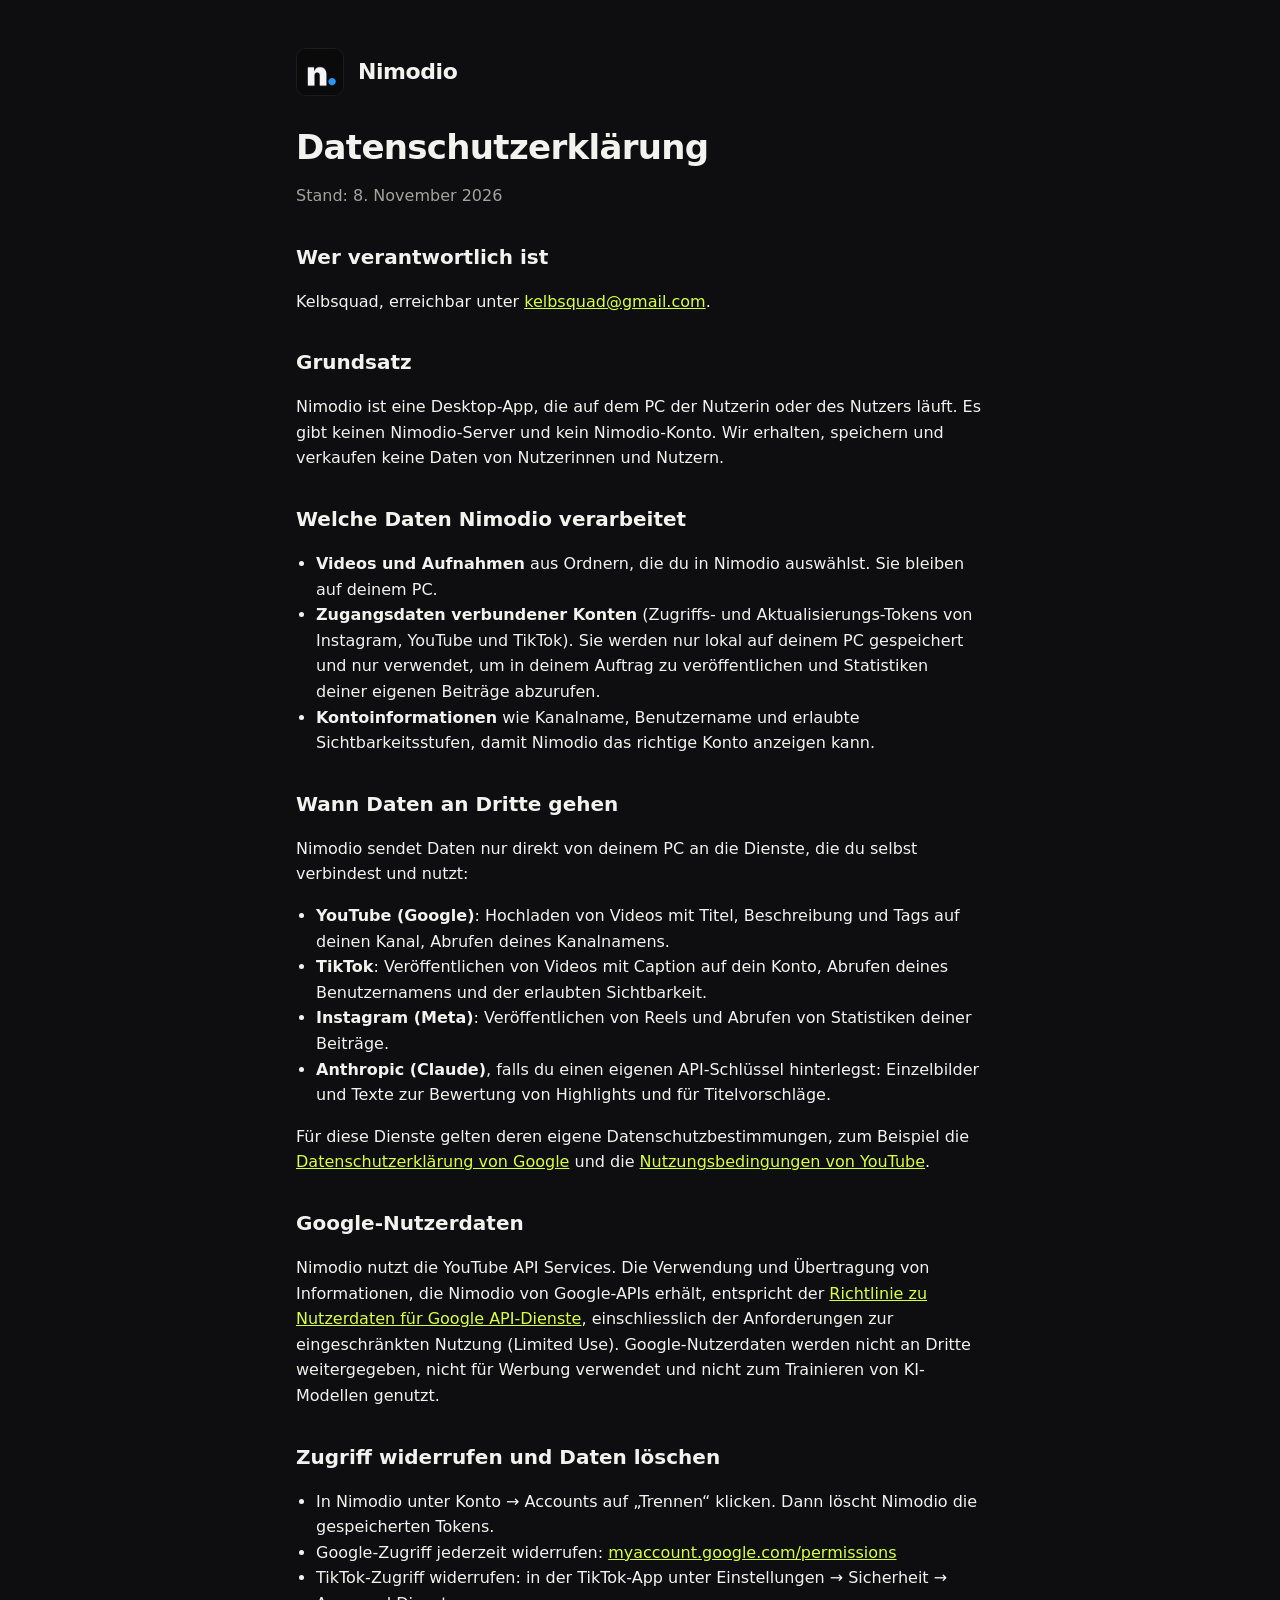
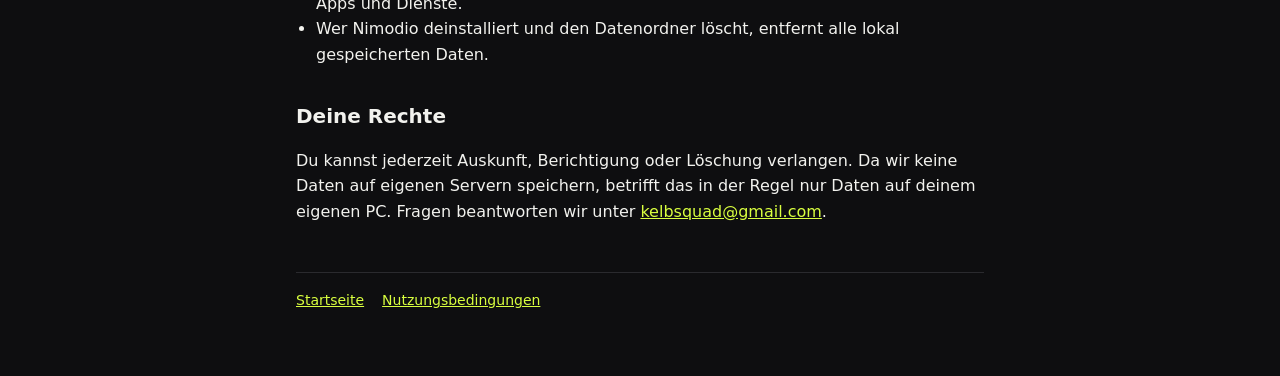
==== datenschutz.html @ 69309ca4 "Webseite von Nimodio: Startseite, Datenschutz, Nutzungsbedingungen" ====
<!doctype html>
<html lang="de">
<head>
<meta charset="utf-8">
<meta name="viewport" content="width=device-width, initial-scale=1">
<title>Datenschutz · Nimodio</title>
<link rel="icon" href="logo.png">
<link rel="stylesheet" href="style.css">
</head>
<body>
<main>
  <header><img src="logo.png" alt=""><a href="./">Nimodio</a></header>
  <h1>Datenschutzerklärung</h1>
  <p class="mut">Stand: 8. November 2026</p>

  <h2>Wer verantwortlich ist</h2>
  <p>Kelbsquad, erreichbar unter <a href="mailto:kelbsquad@gmail.com">kelbsquad@gmail.com</a>.</p>

  <h2>Grundsatz</h2>
  <p>Nimodio ist eine Desktop-App, die auf dem PC der Nutzerin oder des Nutzers läuft. Es gibt keinen Nimodio-Server und kein Nimodio-Konto. Wir erhalten, speichern und verkaufen keine Daten von Nutzerinnen und Nutzern.</p>

  <h2>Welche Daten Nimodio verarbeitet</h2>
  <ul>
    <li><b>Videos und Aufnahmen</b> aus Ordnern, die du in Nimodio auswählst. Sie bleiben auf deinem PC.</li>
    <li><b>Zugangsdaten verbundener Konten</b> (Zugriffs- und Aktualisierungs-Tokens von Instagram, YouTube und TikTok). Sie werden nur lokal auf deinem PC gespeichert und nur verwendet, um in deinem Auftrag zu veröffentlichen und Statistiken deiner eigenen Beiträge abzurufen.</li>
    <li><b>Kontoinformationen</b> wie Kanalname, Benutzername und erlaubte Sichtbarkeitsstufen, damit Nimodio das richtige Konto anzeigen kann.</li>
  </ul>

  <h2>Wann Daten an Dritte gehen</h2>
  <p>Nimodio sendet Daten nur direkt von deinem PC an die Dienste, die du selbst verbindest und nutzt:</p>
  <ul>
    <li><b>YouTube (Google)</b>: Hochladen von Videos mit Titel, Beschreibung und Tags auf deinen Kanal, Abrufen deines Kanalnamens.</li>
    <li><b>TikTok</b>: Veröffentlichen von Videos mit Caption auf dein Konto, Abrufen deines Benutzernamens und der erlaubten Sichtbarkeit.</li>
    <li><b>Instagram (Meta)</b>: Veröffentlichen von Reels und Abrufen von Statistiken deiner Beiträge.</li>
    <li><b>Anthropic (Claude)</b>, falls du einen eigenen API-Schlüssel hinterlegst: Einzelbilder und Texte zur Bewertung von Highlights und für Titelvorschläge.</li>
  </ul>
  <p>Für diese Dienste gelten deren eigene Datenschutzbestimmungen, zum Beispiel die <a href="https://policies.google.com/privacy">Datenschutzerklärung von Google</a> und die <a href="https://www.youtube.com/t/terms">Nutzungsbedingungen von YouTube</a>.</p>

  <h2>Google-Nutzerdaten</h2>
  <p>Nimodio nutzt die YouTube API Services. Die Verwendung und Übertragung von Informationen, die Nimodio von Google-APIs erhält, entspricht der <a href="https://developers.google.com/terms/api-services-user-data-policy">Richtlinie zu Nutzerdaten für Google API-Dienste</a>, einschliesslich der Anforderungen zur eingeschränkten Nutzung (Limited Use). Google-Nutzerdaten werden nicht an Dritte weitergegeben, nicht für Werbung verwendet und nicht zum Trainieren von KI-Modellen genutzt.</p>

  <h2>Zugriff widerrufen und Daten löschen</h2>
  <ul>
    <li>In Nimodio unter Konto → Accounts auf „Trennen“ klicken. Dann löscht Nimodio die gespeicherten Tokens.</li>
    <li>Google-Zugriff jederzeit widerrufen: <a href="https://myaccount.google.com/permissions">myaccount.google.com/permissions</a></li>
    <li>TikTok-Zugriff widerrufen: in der TikTok-App unter Einstellungen → Sicherheit → Apps und Dienste.</li>
    <li>Wer Nimodio deinstalliert und den Datenordner löscht, entfernt alle lokal gespeicherten Daten.</li>
  </ul>

  <h2>Deine Rechte</h2>
  <p>Du kannst jederzeit Auskunft, Berichtigung oder Löschung verlangen. Da wir keine Daten auf eigenen Servern speichern, betrifft das in der Regel nur Daten auf deinem eigenen PC. Fragen beantworten wir unter <a href="mailto:kelbsquad@gmail.com">kelbsquad@gmail.com</a>.</p>

  <nav><a href="./">Startseite</a><a href="nutzungsbedingungen.html">Nutzungsbedingungen</a></nav>
</main>
</body>
</html>
---- style.css ----
:root { --bg: #0e0e10; --fg: #f2f2ee; --mut: #a3a39c; --acc: #d9ff3f; --line: #2a2a2e; }
* { box-sizing: border-box; }
body { margin: 0; background: var(--bg); color: var(--fg); font: 16px/1.6 system-ui, -apple-system, "Segoe UI", sans-serif; }
main { max-width: 720px; margin: 0 auto; padding: 48px 16px 64px; }
header { display: flex; align-items: center; gap: 14px; margin-bottom: 32px; }
header img { width: 48px; height: 48px; border-radius: 10px; }
header a { color: var(--fg); text-decoration: none; font-weight: 800; font-size: 22px; letter-spacing: -.02em; }
h1 { font-size: 34px; line-height: 1.15; letter-spacing: -.02em; margin: 0 0 12px; }
h2 { font-size: 20px; margin: 32px 0 8px; }
p, li { color: var(--fg); }
.mut { color: var(--mut); }
a { color: var(--acc); }
ul { padding-left: 20px; }
nav { margin-top: 48px; padding-top: 16px; border-top: 1px solid var(--line); display: flex; gap: 18px; flex-wrap: wrap; font-size: 14px; }
.lead { font-size: 19px; color: var(--mut); }
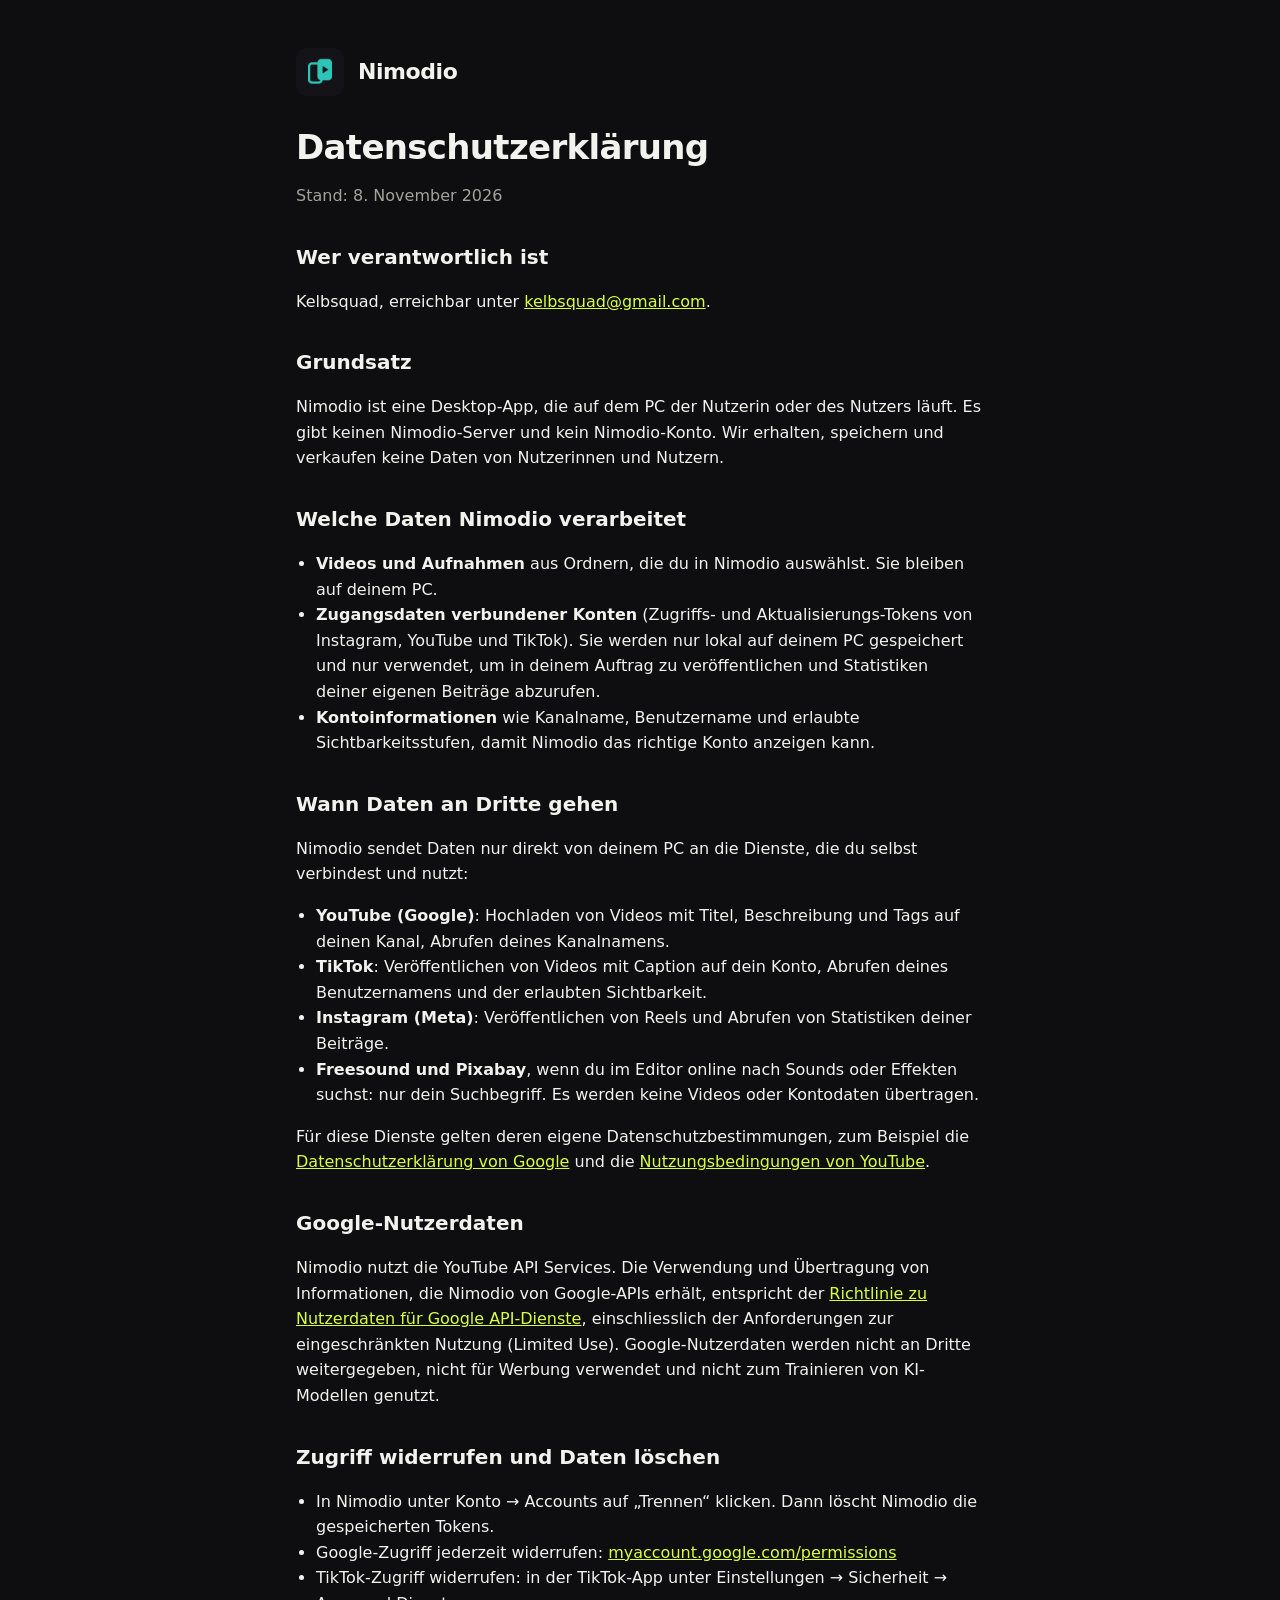
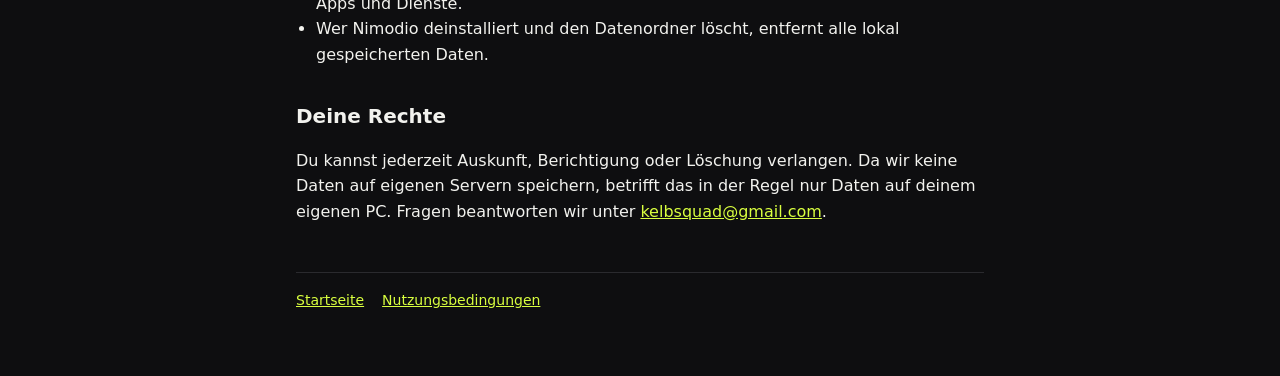
==== commit 1abaacd5: "Datenschutz: Freesound/Pixabay statt Claude" ====
--- a/datenschutz.html
+++ b/datenschutz.html
@@ -32,7 +32,7 @@
     <li><b>YouTube (Google)</b>: Hochladen von Videos mit Titel, Beschreibung und Tags auf deinen Kanal, Abrufen deines Kanalnamens.</li>
     <li><b>TikTok</b>: Veröffentlichen von Videos mit Caption auf dein Konto, Abrufen deines Benutzernamens und der erlaubten Sichtbarkeit.</li>
     <li><b>Instagram (Meta)</b>: Veröffentlichen von Reels und Abrufen von Statistiken deiner Beiträge.</li>
-    <li><b>Anthropic (Claude)</b>, falls du einen eigenen API-Schlüssel hinterlegst: Einzelbilder und Texte zur Bewertung von Highlights und für Titelvorschläge.</li>
+    <li><b>Freesound und Pixabay</b>, wenn du im Editor online nach Sounds oder Effekten suchst: nur dein Suchbegriff. Es werden keine Videos oder Kontodaten übertragen.</li>
   </ul>
   <p>Für diese Dienste gelten deren eigene Datenschutzbestimmungen, zum Beispiel die <a href="https://policies.google.com/privacy">Datenschutzerklärung von Google</a> und die <a href="https://www.youtube.com/t/terms">Nutzungsbedingungen von YouTube</a>.</p>
 
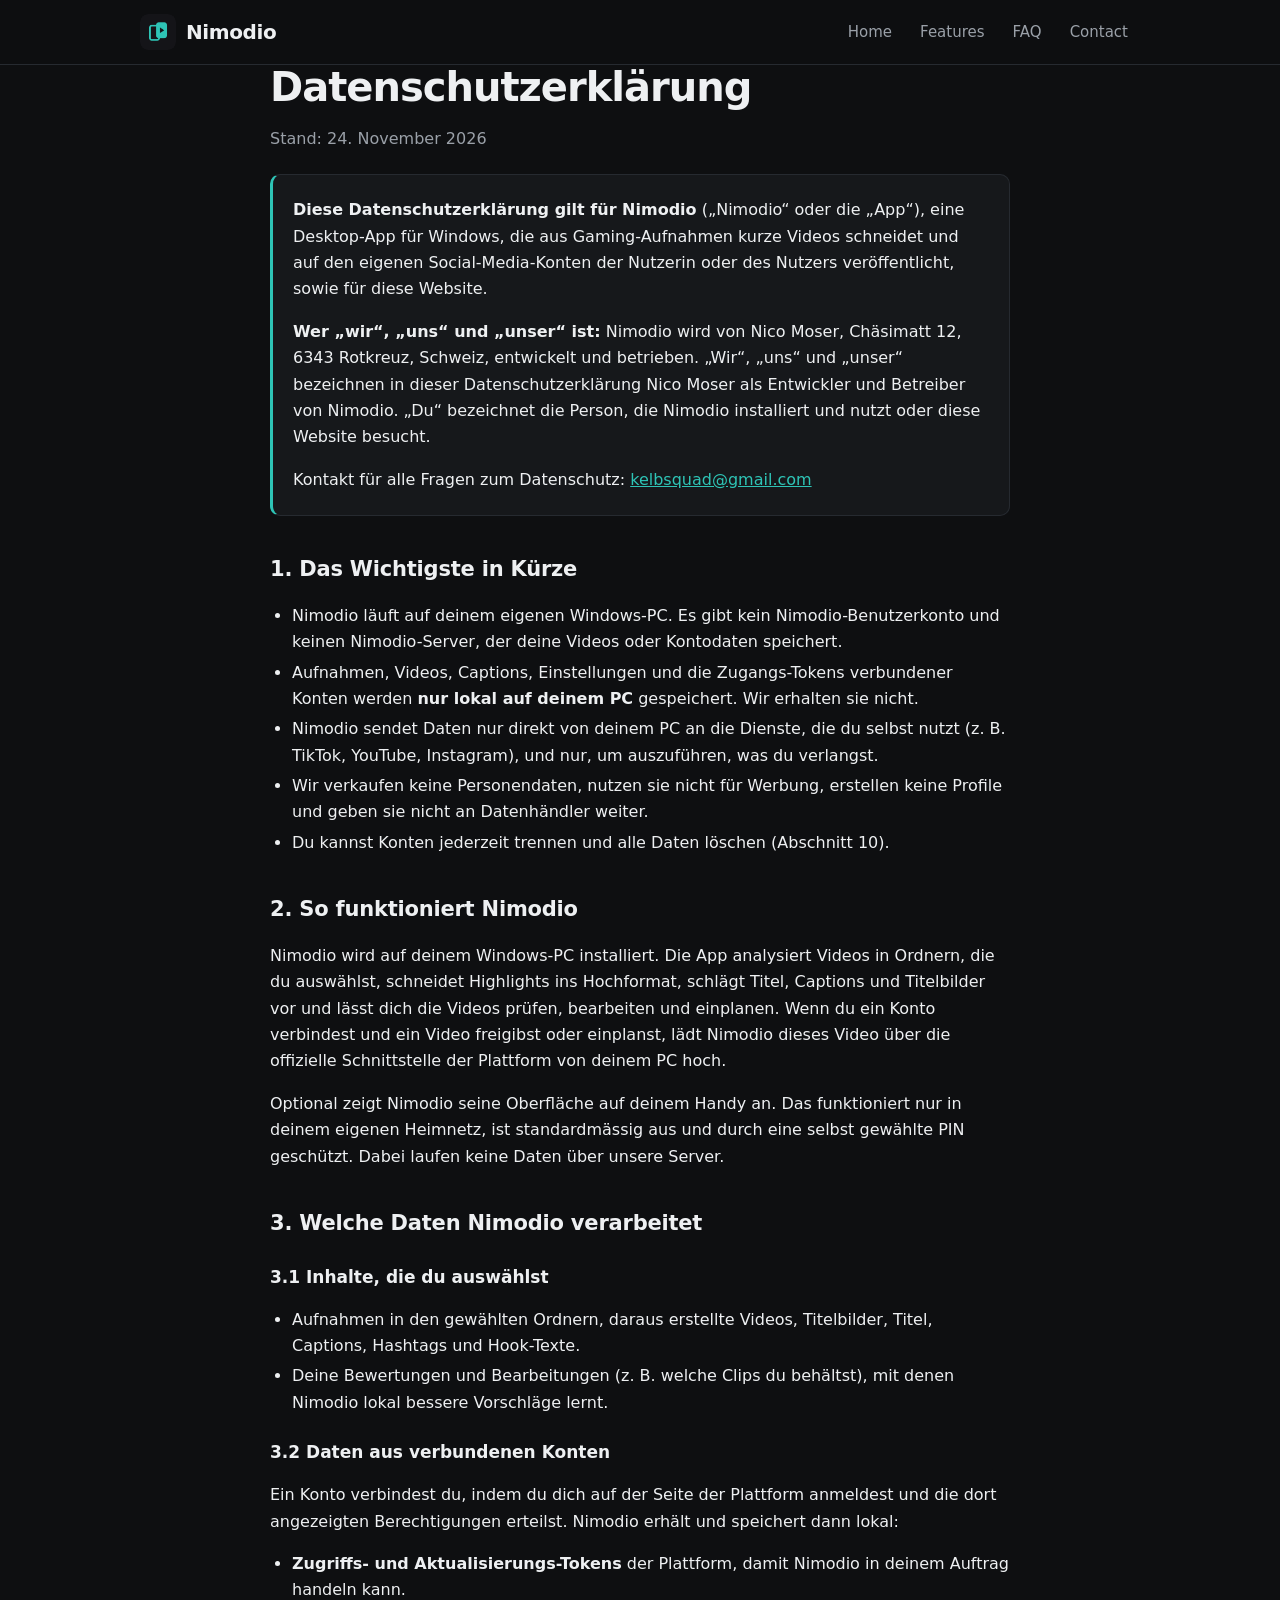
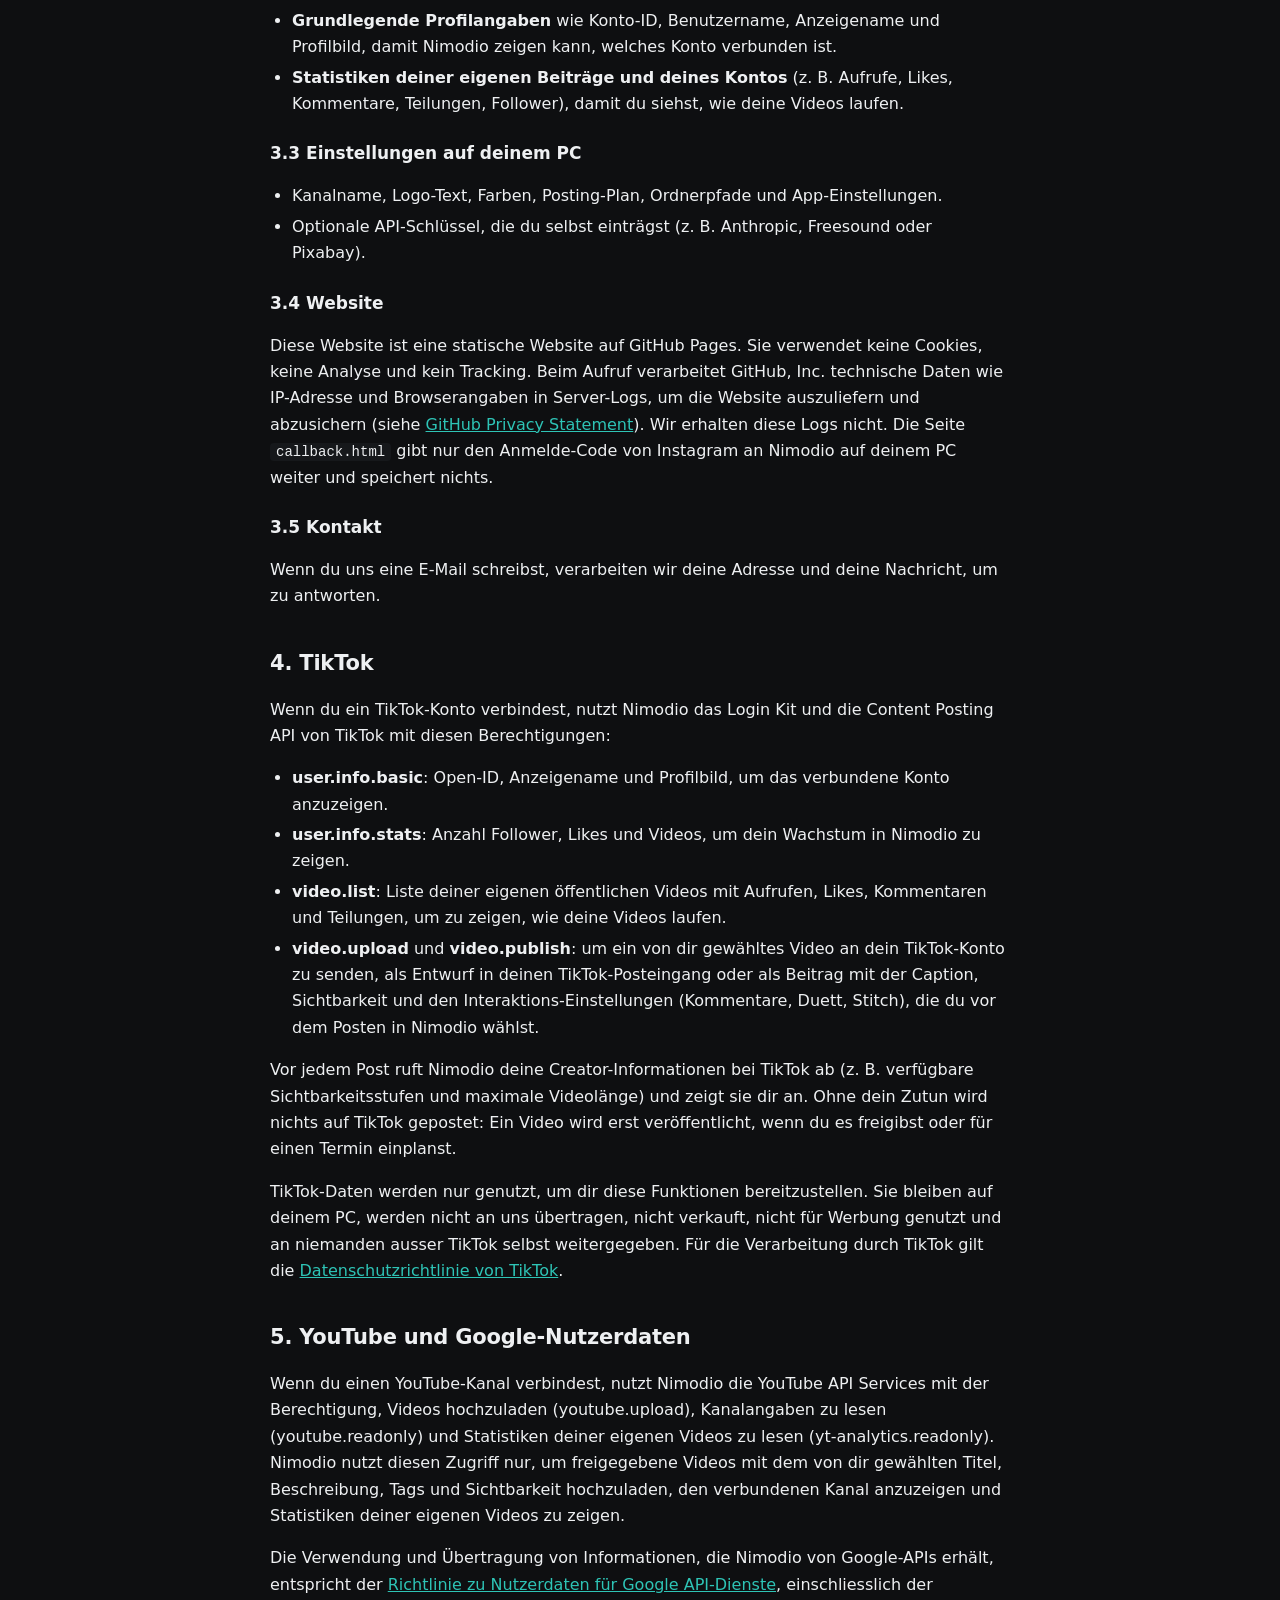
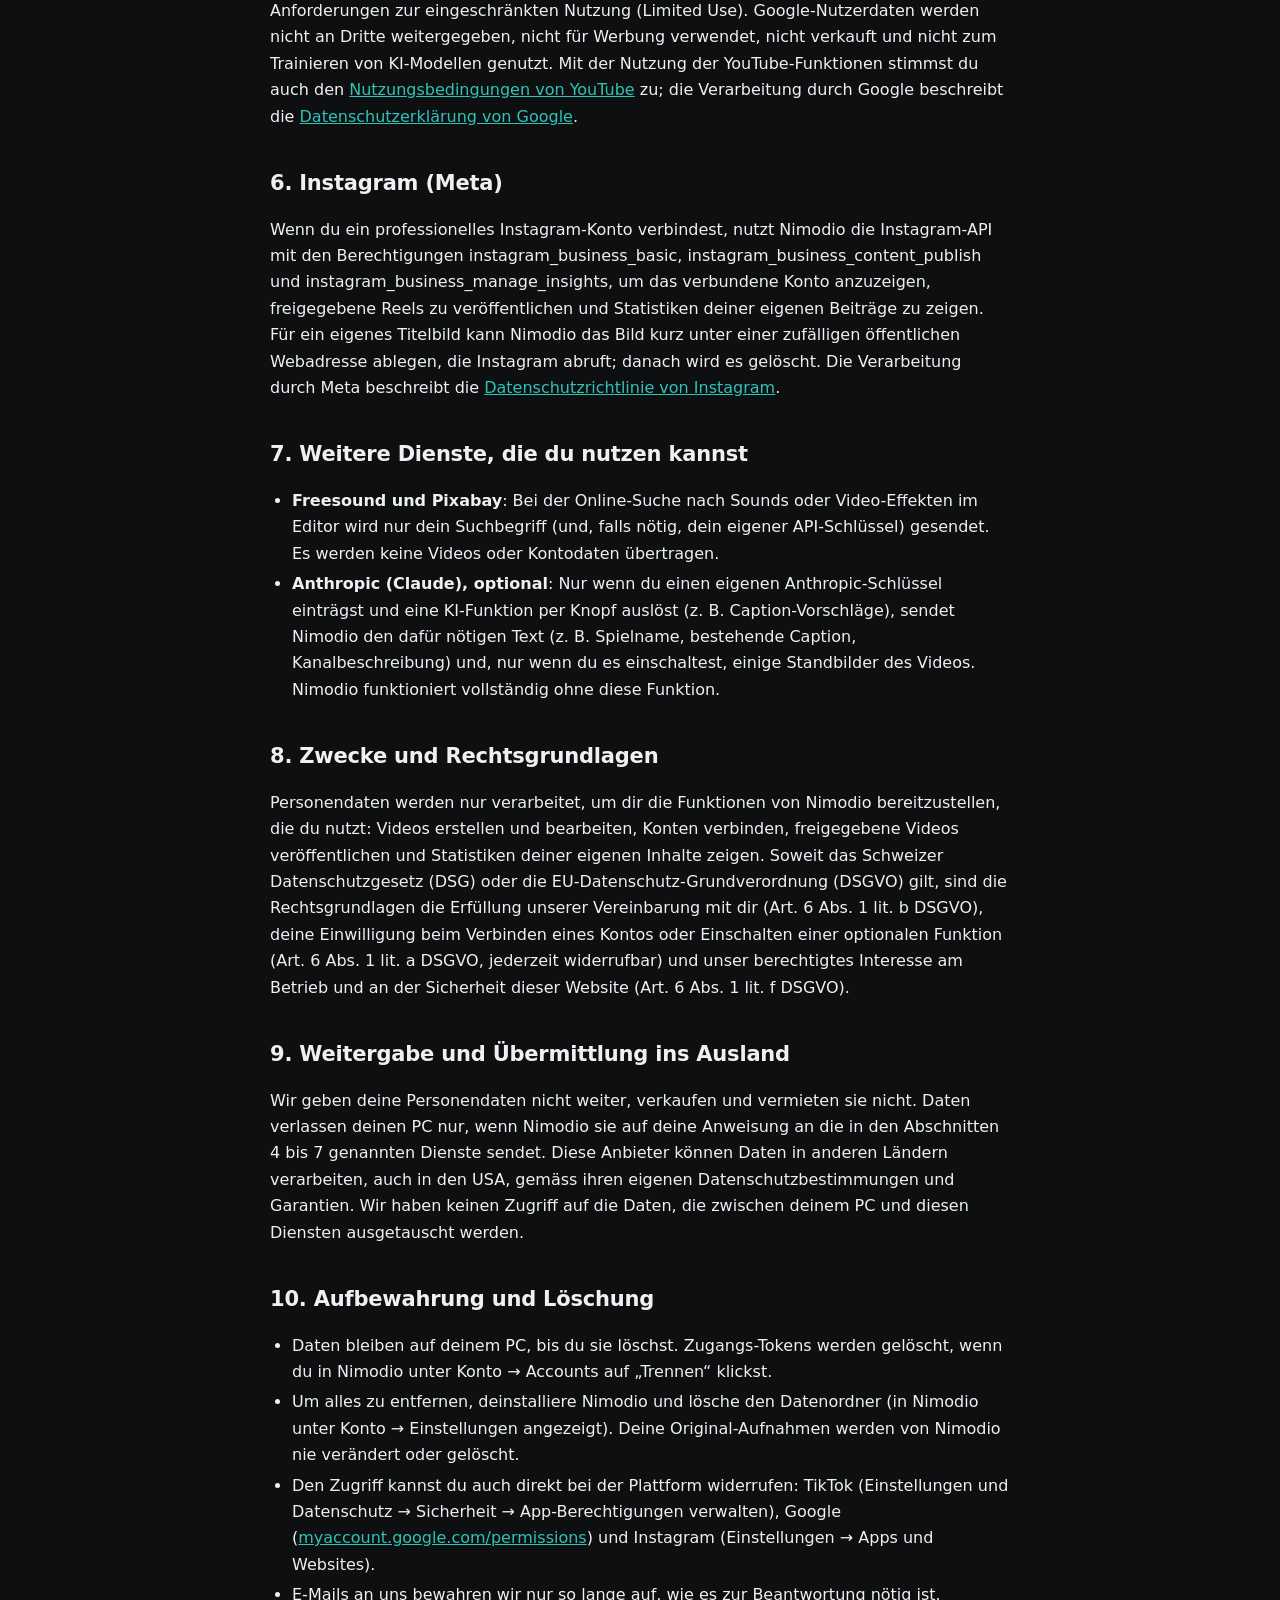
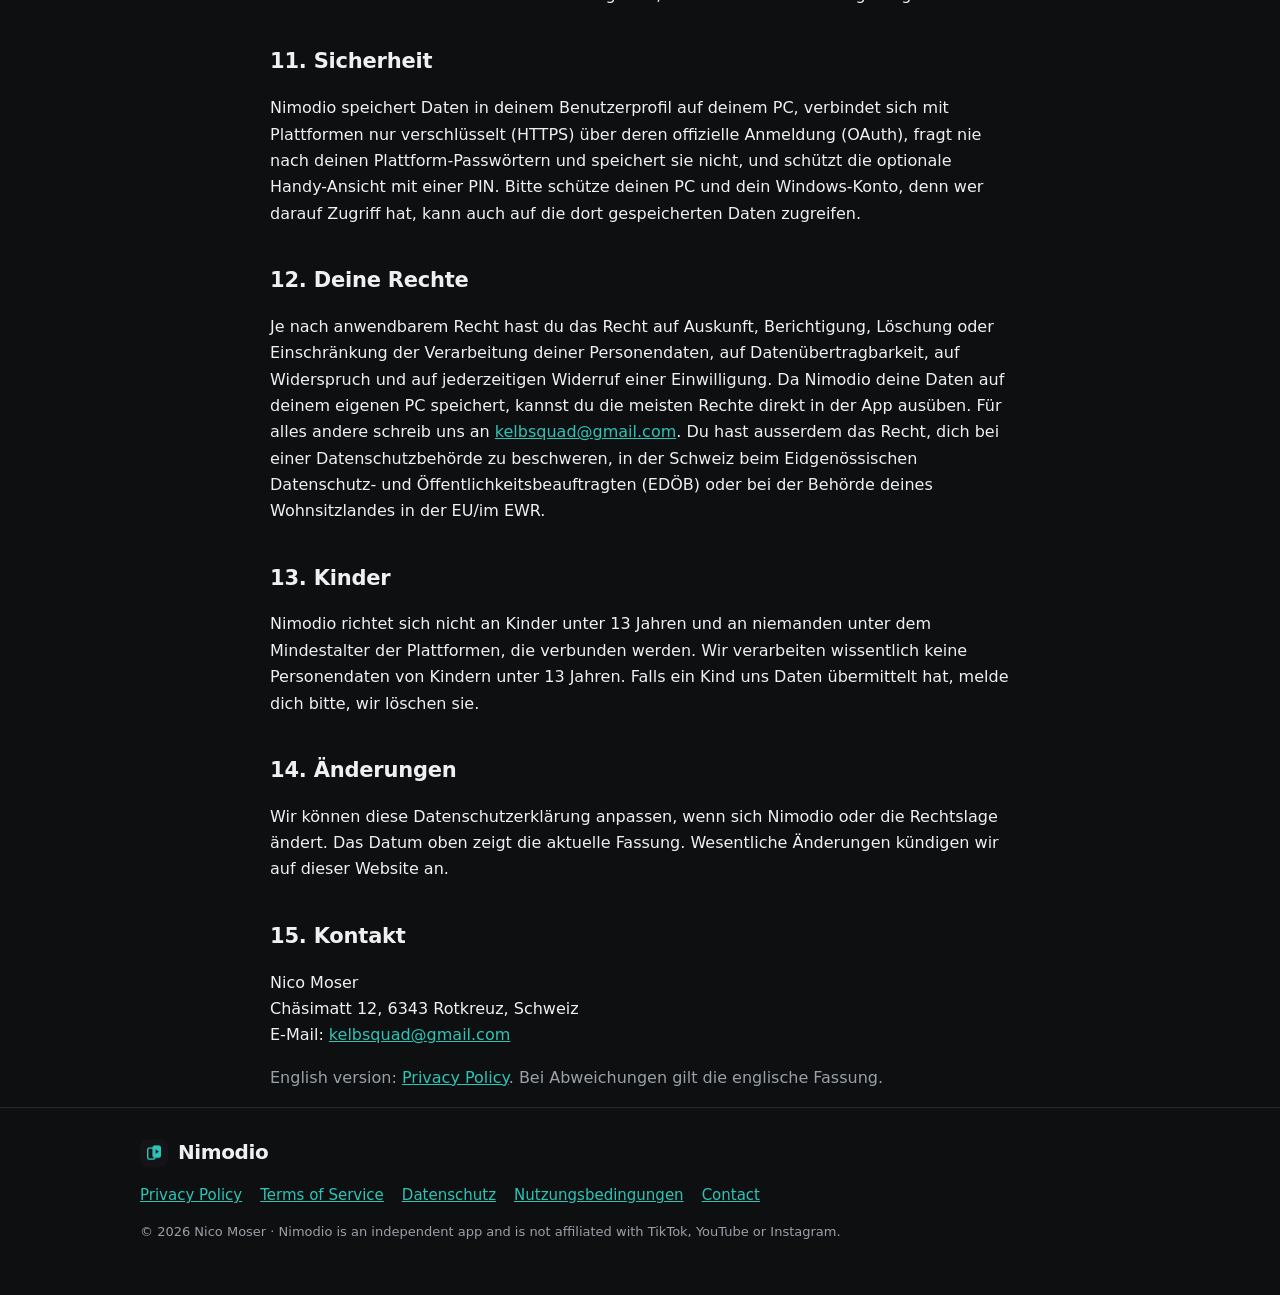
==== commit 28ad0e57: "Website: Startseite, Funktionen, FAQ, Kontakt; vollstaendige Privacy Policy und Terms (EN/DE) mit Be" ====
--- a/datenschutz.html
+++ b/datenschutz.html
@@ -3,54 +3,130 @@
 <head>
 <meta charset="utf-8">
 <meta name="viewport" content="width=device-width, initial-scale=1">
-<title>Datenschutz · Nimodio</title>
-<link rel="icon" href="logo.png">
+<title>Datenschutzerklärung · Nimodio</title>
+<meta name="description" content="Nimodio is a Windows desktop app that turns gaming recordings into short vertical videos and publishes them to your own TikTok, YouTube and Instagram accounts.">
+<link rel="icon" type="image/png" sizes="512x512" href="icon-512.png">
+<link rel="icon" type="image/png" sizes="32x32" href="favicon-32.png">
+<link rel="shortcut icon" href="favicon.ico">
+<link rel="apple-touch-icon" href="apple-touch-icon.png">
+<meta property="og:title" content="Datenschutzerklärung · Nimodio">
+<meta property="og:image" content="icon-1024.png">
 <link rel="stylesheet" href="style.css">
 </head>
 <body>
-<main>
-  <header><img src="logo.png" alt=""><a href="./">Nimodio</a></header>
-  <h1>Datenschutzerklärung</h1>
-  <p class="mut">Stand: 8. November 2026</p>
+<header class="top"><div class="wrap">
+  <a class="brand" href="index.html"><img src="icon-512.png" alt="Nimodio app icon" width="36" height="36">Nimodio</a>
+  <nav><a href="index.html">Home</a><a href="features.html">Features</a><a href="faq.html">FAQ</a><a href="contact.html">Contact</a></nav>
+</div></header>
+<main class="wrap doc">
+<h1>Datenschutzerklärung</h1>
+<p class="mut">Stand: 24. November 2026</p>
 
-  <h2>Wer verantwortlich ist</h2>
-  <p>Kelbsquad, erreichbar unter <a href="mailto:kelbsquad@gmail.com">kelbsquad@gmail.com</a>.</p>
+<div class="callout">
+  <p><b>Diese Datenschutzerklärung gilt für Nimodio</b> („Nimodio“ oder die „App“), eine Desktop-App für Windows, die aus Gaming-Aufnahmen kurze Videos schneidet und auf den eigenen Social-Media-Konten der Nutzerin oder des Nutzers veröffentlicht, sowie für diese Website.</p>
+  <p><b>Wer „wir“, „uns“ und „unser“ ist:</b> Nimodio wird von Nico Moser, Chäsimatt 12, 6343 Rotkreuz, Schweiz, entwickelt und betrieben. „Wir“, „uns“ und „unser“ bezeichnen in dieser Datenschutzerklärung Nico Moser als Entwickler und Betreiber von Nimodio. „Du“ bezeichnet die Person, die Nimodio installiert und nutzt oder diese Website besucht.</p>
+  <p>Kontakt für alle Fragen zum Datenschutz: <a href="mailto:kelbsquad@gmail.com">kelbsquad@gmail.com</a></p>
+</div>
 
-  <h2>Grundsatz</h2>
-  <p>Nimodio ist eine Desktop-App, die auf dem PC der Nutzerin oder des Nutzers läuft. Es gibt keinen Nimodio-Server und kein Nimodio-Konto. Wir erhalten, speichern und verkaufen keine Daten von Nutzerinnen und Nutzern.</p>
+<h2>1. Das Wichtigste in Kürze</h2>
+<ul>
+  <li>Nimodio läuft auf deinem eigenen Windows-PC. Es gibt kein Nimodio-Benutzerkonto und keinen Nimodio-Server, der deine Videos oder Kontodaten speichert.</li>
+  <li>Aufnahmen, Videos, Captions, Einstellungen und die Zugangs-Tokens verbundener Konten werden <b>nur lokal auf deinem PC</b> gespeichert. Wir erhalten sie nicht.</li>
+  <li>Nimodio sendet Daten nur direkt von deinem PC an die Dienste, die du selbst nutzt (z. B. TikTok, YouTube, Instagram), und nur, um auszuführen, was du verlangst.</li>
+  <li>Wir verkaufen keine Personendaten, nutzen sie nicht für Werbung, erstellen keine Profile und geben sie nicht an Datenhändler weiter.</li>
+  <li>Du kannst Konten jederzeit trennen und alle Daten löschen (Abschnitt 10).</li>
+</ul>
 
-  <h2>Welche Daten Nimodio verarbeitet</h2>
-  <ul>
-    <li><b>Videos und Aufnahmen</b> aus Ordnern, die du in Nimodio auswählst. Sie bleiben auf deinem PC.</li>
-    <li><b>Zugangsdaten verbundener Konten</b> (Zugriffs- und Aktualisierungs-Tokens von Instagram, YouTube und TikTok). Sie werden nur lokal auf deinem PC gespeichert und nur verwendet, um in deinem Auftrag zu veröffentlichen und Statistiken deiner eigenen Beiträge abzurufen.</li>
-    <li><b>Kontoinformationen</b> wie Kanalname, Benutzername und erlaubte Sichtbarkeitsstufen, damit Nimodio das richtige Konto anzeigen kann.</li>
-  </ul>
+<h2>2. So funktioniert Nimodio</h2>
+<p>Nimodio wird auf deinem Windows-PC installiert. Die App analysiert Videos in Ordnern, die du auswählst, schneidet Highlights ins Hochformat, schlägt Titel, Captions und Titelbilder vor und lässt dich die Videos prüfen, bearbeiten und einplanen. Wenn du ein Konto verbindest und ein Video freigibst oder einplanst, lädt Nimodio dieses Video über die offizielle Schnittstelle der Plattform von deinem PC hoch.</p>
+<p>Optional zeigt Nimodio seine Oberfläche auf deinem Handy an. Das funktioniert nur in deinem eigenen Heimnetz, ist standardmässig aus und durch eine selbst gewählte PIN geschützt. Dabei laufen keine Daten über unsere Server.</p>
 
-  <h2>Wann Daten an Dritte gehen</h2>
-  <p>Nimodio sendet Daten nur direkt von deinem PC an die Dienste, die du selbst verbindest und nutzt:</p>
-  <ul>
-    <li><b>YouTube (Google)</b>: Hochladen von Videos mit Titel, Beschreibung und Tags auf deinen Kanal, Abrufen deines Kanalnamens.</li>
-    <li><b>TikTok</b>: Veröffentlichen von Videos mit Caption auf dein Konto, Abrufen deines Benutzernamens und der erlaubten Sichtbarkeit.</li>
-    <li><b>Instagram (Meta)</b>: Veröffentlichen von Reels und Abrufen von Statistiken deiner Beiträge.</li>
-    <li><b>Freesound und Pixabay</b>, wenn du im Editor online nach Sounds oder Effekten suchst: nur dein Suchbegriff. Es werden keine Videos oder Kontodaten übertragen.</li>
-  </ul>
-  <p>Für diese Dienste gelten deren eigene Datenschutzbestimmungen, zum Beispiel die <a href="https://policies.google.com/privacy">Datenschutzerklärung von Google</a> und die <a href="https://www.youtube.com/t/terms">Nutzungsbedingungen von YouTube</a>.</p>
+<h2>3. Welche Daten Nimodio verarbeitet</h2>
+<h3>3.1 Inhalte, die du auswählst</h3>
+<ul>
+  <li>Aufnahmen in den gewählten Ordnern, daraus erstellte Videos, Titelbilder, Titel, Captions, Hashtags und Hook-Texte.</li>
+  <li>Deine Bewertungen und Bearbeitungen (z. B. welche Clips du behältst), mit denen Nimodio lokal bessere Vorschläge lernt.</li>
+</ul>
+<h3>3.2 Daten aus verbundenen Konten</h3>
+<p>Ein Konto verbindest du, indem du dich auf der Seite der Plattform anmeldest und die dort angezeigten Berechtigungen erteilst. Nimodio erhält und speichert dann lokal:</p>
+<ul>
+  <li><b>Zugriffs- und Aktualisierungs-Tokens</b> der Plattform, damit Nimodio in deinem Auftrag handeln kann.</li>
+  <li><b>Grundlegende Profilangaben</b> wie Konto-ID, Benutzername, Anzeigename und Profilbild, damit Nimodio zeigen kann, welches Konto verbunden ist.</li>
+  <li><b>Statistiken deiner eigenen Beiträge und deines Kontos</b> (z. B. Aufrufe, Likes, Kommentare, Teilungen, Follower), damit du siehst, wie deine Videos laufen.</li>
+</ul>
+<h3>3.3 Einstellungen auf deinem PC</h3>
+<ul>
+  <li>Kanalname, Logo-Text, Farben, Posting-Plan, Ordnerpfade und App-Einstellungen.</li>
+  <li>Optionale API-Schlüssel, die du selbst einträgst (z. B. Anthropic, Freesound oder Pixabay).</li>
+</ul>
+<h3>3.4 Website</h3>
+<p>Diese Website ist eine statische Website auf GitHub Pages. Sie verwendet keine Cookies, keine Analyse und kein Tracking. Beim Aufruf verarbeitet GitHub, Inc. technische Daten wie IP-Adresse und Browserangaben in Server-Logs, um die Website auszuliefern und abzusichern (siehe <a href="https://docs.github.com/en/site-policy/privacy-policies/github-general-privacy-statement">GitHub Privacy Statement</a>). Wir erhalten diese Logs nicht. Die Seite <code>callback.html</code> gibt nur den Anmelde-Code von Instagram an Nimodio auf deinem PC weiter und speichert nichts.</p>
+<h3>3.5 Kontakt</h3>
+<p>Wenn du uns eine E-Mail schreibst, verarbeiten wir deine Adresse und deine Nachricht, um zu antworten.</p>
 
-  <h2>Google-Nutzerdaten</h2>
-  <p>Nimodio nutzt die YouTube API Services. Die Verwendung und Übertragung von Informationen, die Nimodio von Google-APIs erhält, entspricht der <a href="https://developers.google.com/terms/api-services-user-data-policy">Richtlinie zu Nutzerdaten für Google API-Dienste</a>, einschliesslich der Anforderungen zur eingeschränkten Nutzung (Limited Use). Google-Nutzerdaten werden nicht an Dritte weitergegeben, nicht für Werbung verwendet und nicht zum Trainieren von KI-Modellen genutzt.</p>
+<h2>4. TikTok</h2>
+<p>Wenn du ein TikTok-Konto verbindest, nutzt Nimodio das Login Kit und die Content Posting API von TikTok mit diesen Berechtigungen:</p>
+<ul>
+  <li><b>user.info.basic</b>: Open-ID, Anzeigename und Profilbild, um das verbundene Konto anzuzeigen.</li>
+  <li><b>user.info.stats</b>: Anzahl Follower, Likes und Videos, um dein Wachstum in Nimodio zu zeigen.</li>
+  <li><b>video.list</b>: Liste deiner eigenen öffentlichen Videos mit Aufrufen, Likes, Kommentaren und Teilungen, um zu zeigen, wie deine Videos laufen.</li>
+  <li><b>video.upload</b> und <b>video.publish</b>: um ein von dir gewähltes Video an dein TikTok-Konto zu senden, als Entwurf in deinen TikTok-Posteingang oder als Beitrag mit der Caption, Sichtbarkeit und den Interaktions-Einstellungen (Kommentare, Duett, Stitch), die du vor dem Posten in Nimodio wählst.</li>
+</ul>
+<p>Vor jedem Post ruft Nimodio deine Creator-Informationen bei TikTok ab (z. B. verfügbare Sichtbarkeitsstufen und maximale Videolänge) und zeigt sie dir an. Ohne dein Zutun wird nichts auf TikTok gepostet: Ein Video wird erst veröffentlicht, wenn du es freigibst oder für einen Termin einplanst.</p>
+<p>TikTok-Daten werden nur genutzt, um dir diese Funktionen bereitzustellen. Sie bleiben auf deinem PC, werden nicht an uns übertragen, nicht verkauft, nicht für Werbung genutzt und an niemanden ausser TikTok selbst weitergegeben. Für die Verarbeitung durch TikTok gilt die <a href="https://www.tiktok.com/legal/privacy-policy">Datenschutzrichtlinie von TikTok</a>.</p>
 
-  <h2>Zugriff widerrufen und Daten löschen</h2>
-  <ul>
-    <li>In Nimodio unter Konto → Accounts auf „Trennen“ klicken. Dann löscht Nimodio die gespeicherten Tokens.</li>
-    <li>Google-Zugriff jederzeit widerrufen: <a href="https://myaccount.google.com/permissions">myaccount.google.com/permissions</a></li>
-    <li>TikTok-Zugriff widerrufen: in der TikTok-App unter Einstellungen → Sicherheit → Apps und Dienste.</li>
-    <li>Wer Nimodio deinstalliert und den Datenordner löscht, entfernt alle lokal gespeicherten Daten.</li>
-  </ul>
+<h2>5. YouTube und Google-Nutzerdaten</h2>
+<p>Wenn du einen YouTube-Kanal verbindest, nutzt Nimodio die YouTube API Services mit der Berechtigung, Videos hochzuladen (youtube.upload), Kanalangaben zu lesen (youtube.readonly) und Statistiken deiner eigenen Videos zu lesen (yt-analytics.readonly). Nimodio nutzt diesen Zugriff nur, um freigegebene Videos mit dem von dir gewählten Titel, Beschreibung, Tags und Sichtbarkeit hochzuladen, den verbundenen Kanal anzuzeigen und Statistiken deiner eigenen Videos zu zeigen.</p>
+<p>Die Verwendung und Übertragung von Informationen, die Nimodio von Google-APIs erhält, entspricht der <a href="https://developers.google.com/terms/api-services-user-data-policy">Richtlinie zu Nutzerdaten für Google API-Dienste</a>, einschliesslich der Anforderungen zur eingeschränkten Nutzung (Limited Use). Google-Nutzerdaten werden nicht an Dritte weitergegeben, nicht für Werbung verwendet, nicht verkauft und nicht zum Trainieren von KI-Modellen genutzt. Mit der Nutzung der YouTube-Funktionen stimmst du auch den <a href="https://www.youtube.com/t/terms">Nutzungsbedingungen von YouTube</a> zu; die Verarbeitung durch Google beschreibt die <a href="https://policies.google.com/privacy">Datenschutzerklärung von Google</a>.</p>
 
-  <h2>Deine Rechte</h2>
-  <p>Du kannst jederzeit Auskunft, Berichtigung oder Löschung verlangen. Da wir keine Daten auf eigenen Servern speichern, betrifft das in der Regel nur Daten auf deinem eigenen PC. Fragen beantworten wir unter <a href="mailto:kelbsquad@gmail.com">kelbsquad@gmail.com</a>.</p>
+<h2>6. Instagram (Meta)</h2>
+<p>Wenn du ein professionelles Instagram-Konto verbindest, nutzt Nimodio die Instagram-API mit den Berechtigungen instagram_business_basic, instagram_business_content_publish und instagram_business_manage_insights, um das verbundene Konto anzuzeigen, freigegebene Reels zu veröffentlichen und Statistiken deiner eigenen Beiträge zu zeigen. Für ein eigenes Titelbild kann Nimodio das Bild kurz unter einer zufälligen öffentlichen Webadresse ablegen, die Instagram abruft; danach wird es gelöscht. Die Verarbeitung durch Meta beschreibt die <a href="https://privacycenter.instagram.com/policy">Datenschutzrichtlinie von Instagram</a>.</p>
 
-  <nav><a href="./">Startseite</a><a href="nutzungsbedingungen.html">Nutzungsbedingungen</a></nav>
+<h2>7. Weitere Dienste, die du nutzen kannst</h2>
+<ul>
+  <li><b>Freesound und Pixabay</b>: Bei der Online-Suche nach Sounds oder Video-Effekten im Editor wird nur dein Suchbegriff (und, falls nötig, dein eigener API-Schlüssel) gesendet. Es werden keine Videos oder Kontodaten übertragen.</li>
+  <li><b>Anthropic (Claude), optional</b>: Nur wenn du einen eigenen Anthropic-Schlüssel einträgst und eine KI-Funktion per Knopf auslöst (z. B. Caption-Vorschläge), sendet Nimodio den dafür nötigen Text (z. B. Spielname, bestehende Caption, Kanalbeschreibung) und, nur wenn du es einschaltest, einige Standbilder des Videos. Nimodio funktioniert vollständig ohne diese Funktion.</li>
+</ul>
+
+<h2>8. Zwecke und Rechtsgrundlagen</h2>
+<p>Personendaten werden nur verarbeitet, um dir die Funktionen von Nimodio bereitzustellen, die du nutzt: Videos erstellen und bearbeiten, Konten verbinden, freigegebene Videos veröffentlichen und Statistiken deiner eigenen Inhalte zeigen. Soweit das Schweizer Datenschutzgesetz (DSG) oder die EU-Datenschutz-Grundverordnung (DSGVO) gilt, sind die Rechtsgrundlagen die Erfüllung unserer Vereinbarung mit dir (Art. 6 Abs. 1 lit. b DSGVO), deine Einwilligung beim Verbinden eines Kontos oder Einschalten einer optionalen Funktion (Art. 6 Abs. 1 lit. a DSGVO, jederzeit widerrufbar) und unser berechtigtes Interesse am Betrieb und an der Sicherheit dieser Website (Art. 6 Abs. 1 lit. f DSGVO).</p>
+
+<h2>9. Weitergabe und Übermittlung ins Ausland</h2>
+<p>Wir geben deine Personendaten nicht weiter, verkaufen und vermieten sie nicht. Daten verlassen deinen PC nur, wenn Nimodio sie auf deine Anweisung an die in den Abschnitten 4 bis 7 genannten Dienste sendet. Diese Anbieter können Daten in anderen Ländern verarbeiten, auch in den USA, gemäss ihren eigenen Datenschutzbestimmungen und Garantien. Wir haben keinen Zugriff auf die Daten, die zwischen deinem PC und diesen Diensten ausgetauscht werden.</p>
+
+<h2>10. Aufbewahrung und Löschung</h2>
+<ul>
+  <li>Daten bleiben auf deinem PC, bis du sie löschst. Zugangs-Tokens werden gelöscht, wenn du in Nimodio unter Konto → Accounts auf „Trennen“ klickst.</li>
+  <li>Um alles zu entfernen, deinstalliere Nimodio und lösche den Datenordner (in Nimodio unter Konto → Einstellungen angezeigt). Deine Original-Aufnahmen werden von Nimodio nie verändert oder gelöscht.</li>
+  <li>Den Zugriff kannst du auch direkt bei der Plattform widerrufen: TikTok (Einstellungen und Datenschutz → Sicherheit → App-Berechtigungen verwalten), Google (<a href="https://myaccount.google.com/permissions">myaccount.google.com/permissions</a>) und Instagram (Einstellungen → Apps und Websites).</li>
+  <li>E-Mails an uns bewahren wir nur so lange auf, wie es zur Beantwortung nötig ist.</li>
+</ul>
+
+<h2>11. Sicherheit</h2>
+<p>Nimodio speichert Daten in deinem Benutzerprofil auf deinem PC, verbindet sich mit Plattformen nur verschlüsselt (HTTPS) über deren offizielle Anmeldung (OAuth), fragt nie nach deinen Plattform-Passwörtern und speichert sie nicht, und schützt die optionale Handy-Ansicht mit einer PIN. Bitte schütze deinen PC und dein Windows-Konto, denn wer darauf Zugriff hat, kann auch auf die dort gespeicherten Daten zugreifen.</p>
+
+<h2>12. Deine Rechte</h2>
+<p>Je nach anwendbarem Recht hast du das Recht auf Auskunft, Berichtigung, Löschung oder Einschränkung der Verarbeitung deiner Personendaten, auf Datenübertragbarkeit, auf Widerspruch und auf jederzeitigen Widerruf einer Einwilligung. Da Nimodio deine Daten auf deinem eigenen PC speichert, kannst du die meisten Rechte direkt in der App ausüben. Für alles andere schreib uns an <a href="mailto:kelbsquad@gmail.com">kelbsquad@gmail.com</a>. Du hast ausserdem das Recht, dich bei einer Datenschutzbehörde zu beschweren, in der Schweiz beim Eidgenössischen Datenschutz- und Öffentlichkeitsbeauftragten (EDÖB) oder bei der Behörde deines Wohnsitzlandes in der EU/im EWR.</p>
+
+<h2>13. Kinder</h2>
+<p>Nimodio richtet sich nicht an Kinder unter 13 Jahren und an niemanden unter dem Mindestalter der Plattformen, die verbunden werden. Wir verarbeiten wissentlich keine Personendaten von Kindern unter 13 Jahren. Falls ein Kind uns Daten übermittelt hat, melde dich bitte, wir löschen sie.</p>
+
+<h2>14. Änderungen</h2>
+<p>Wir können diese Datenschutzerklärung anpassen, wenn sich Nimodio oder die Rechtslage ändert. Das Datum oben zeigt die aktuelle Fassung. Wesentliche Änderungen kündigen wir auf dieser Website an.</p>
+
+<h2>15. Kontakt</h2>
+<p>Nico Moser<br>Chäsimatt 12, 6343 Rotkreuz, Schweiz<br>E-Mail: <a href="mailto:kelbsquad@gmail.com">kelbsquad@gmail.com</a></p>
+<p class="mut">English version: <a href="privacy.html">Privacy Policy</a>. Bei Abweichungen gilt die englische Fassung.</p>
+
 </main>
+<footer><div class="wrap">
+  <div class="brand"><img src="icon-512.png" alt="" width="28" height="28">Nimodio</div>
+  <div class="links">
+    <a href="privacy.html">Privacy Policy</a><a href="terms.html">Terms of Service</a>
+    <a href="datenschutz.html">Datenschutz</a><a href="nutzungsbedingungen.html">Nutzungsbedingungen</a>
+    <a href="contact.html">Contact</a>
+  </div>
+  <p class="mut">© 2026 Nico Moser · Nimodio is an independent app and is not affiliated with TikTok, YouTube or Instagram.</p>
+</div></footer>
 </body>
 </html>
--- a/style.css
+++ b/style.css
@@ -1,15 +1,83 @@
-:root { --bg: #0e0e10; --fg: #f2f2ee; --mut: #a3a39c; --acc: #d9ff3f; --line: #2a2a2e; }
+:root { --bg: #0e0f11; --panel: #16181b; --fg: #eef0f2; --mut: #9aa0a8; --acc: #2ec4b6; --acc-ink: #04201d; --line: #262a30; }
 * { box-sizing: border-box; }
-body { margin: 0; background: var(--bg); color: var(--fg); font: 16px/1.6 system-ui, -apple-system, "Segoe UI", sans-serif; }
-main { max-width: 720px; margin: 0 auto; padding: 48px 16px 64px; }
-header { display: flex; align-items: center; gap: 14px; margin-bottom: 32px; }
-header img { width: 48px; height: 48px; border-radius: 10px; }
-header a { color: var(--fg); text-decoration: none; font-weight: 800; font-size: 22px; letter-spacing: -.02em; }
-h1 { font-size: 34px; line-height: 1.15; letter-spacing: -.02em; margin: 0 0 12px; }
-h2 { font-size: 20px; margin: 32px 0 8px; }
+html { scroll-behavior: smooth; }
+body { margin: 0; background: var(--bg); color: var(--fg); font: 16px/1.65 system-ui, -apple-system, "Segoe UI", Roboto, sans-serif; }
+.wrap { max-width: 1040px; margin: 0 auto; padding: 0 20px; }
+a { color: var(--acc); }
+img { display: block; }
+
+header.top { position: sticky; top: 0; z-index: 5; background: rgba(14, 15, 17, .92); backdrop-filter: blur(8px); border-bottom: 1px solid var(--line); }
+header.top .wrap { display: flex; align-items: center; justify-content: space-between; height: 64px; gap: 16px; }
+.brand { display: flex; align-items: center; gap: 10px; color: var(--fg); text-decoration: none; font-weight: 800; font-size: 20px; letter-spacing: -.02em; }
+.brand img { border-radius: 8px; }
+header nav { display: flex; gap: 4px; flex-wrap: wrap; }
+header nav a { color: var(--mut); text-decoration: none; padding: 6px 12px; border-radius: 8px; font-size: 15px; }
+header nav a:hover, header nav a.on { color: var(--fg); background: var(--panel); }
+
+main { padding: 48px 20px 72px; }
+main.doc { max-width: 780px; }
+h1 { font-size: 40px; line-height: 1.12; letter-spacing: -.025em; margin: 0 0 14px; }
+h2 { font-size: 24px; letter-spacing: -.01em; margin: 44px 0 12px; }
+h3 { font-size: 17px; margin: 22px 0 6px; }
+.doc h2 { font-size: 21px; margin-top: 36px; }
 p, li { color: var(--fg); }
+ul, ol { padding-left: 22px; }
+li { margin: 4px 0; }
 .mut { color: var(--mut); }
-a { color: var(--acc); }
-ul { padding-left: 20px; }
-nav { margin-top: 48px; padding-top: 16px; border-top: 1px solid var(--line); display: flex; gap: 18px; flex-wrap: wrap; font-size: 14px; }
-.lead { font-size: 19px; color: var(--mut); }
+.lead { font-size: 19px; color: var(--mut); max-width: 640px; }
+.eyebrow { color: var(--acc); font-weight: 600; text-transform: uppercase; letter-spacing: .08em; font-size: 13px; margin: 0 0 10px; }
+code { background: var(--panel); padding: 1px 6px; border-radius: 4px; font-size: 14px; }
+.callout { background: var(--panel); border: 1px solid var(--line); border-left: 3px solid var(--acc); border-radius: 10px; padding: 6px 20px; margin: 22px 0; }
+
+.hero { display: grid; grid-template-columns: 1.25fr 1fr; gap: 48px; align-items: center; padding: 20px 0 10px; }
+.hero h1 { font-size: 48px; }
+.cta { display: flex; gap: 12px; flex-wrap: wrap; margin: 26px 0 8px; }
+.btn { display: inline-block; padding: 11px 20px; border-radius: 10px; border: 1px solid var(--line); color: var(--fg); text-decoration: none; font-weight: 600; background: var(--panel); }
+.btn.pri { background: var(--acc); border-color: var(--acc); color: var(--acc-ink); }
+
+.mock { display: flex; justify-content: center; }
+.screen { width: 250px; background: #0a0b0c; border: 1px solid var(--line); border-radius: 26px; padding: 12px; box-shadow: 0 30px 60px rgba(0, 0, 0, .45); }
+.frame { position: relative; aspect-ratio: 9 / 13; border-radius: 14px; background: linear-gradient(160deg, #3b5a74, #1d2a35 55%, #0f1418); overflow: hidden; }
+.frame .hook { position: absolute; left: 50%; top: 22%; transform: translateX(-50%); background: #f6f6f2; color: #0e0e10; font-weight: 800; font-size: 13px; padding: 4px 9px; border-radius: 4px; white-space: nowrap; }
+.frame .play { position: absolute; left: 50%; top: 55%; width: 0; height: 0; transform: translate(-30%, -50%); border-left: 22px solid rgba(255, 255, 255, .85); border-top: 13px solid transparent; border-bottom: 13px solid transparent; }
+.tl { display: flex; gap: 3px; margin-top: 10px; height: 26px; }
+.tl i { display: block; border-radius: 4px; background: rgba(46, 196, 182, .55); border: 1px solid var(--acc); }
+.tl i.b { background: rgba(46, 196, 182, .3); }
+.tl.s { height: 14px; margin-top: 5px; }
+.tl i.y { background: #b8860b; border-color: #f5c542; }
+.tools { display: grid; grid-template-columns: repeat(6, 1fr); gap: 6px; margin-top: 12px; }
+.tools b { height: 22px; border-radius: 6px; background: var(--panel); border: 1px solid var(--line); }
+
+.grid3 { display: grid; grid-template-columns: repeat(3, 1fr); gap: 16px; }
+.card { background: var(--panel); border: 1px solid var(--line); border-radius: 14px; padding: 6px 20px 14px; }
+.card p { color: var(--mut); margin: 4px 0 0; }
+.steps { list-style: none; padding: 0; display: grid; grid-template-columns: repeat(4, 1fr); gap: 16px; counter-reset: s; }
+.steps li { background: var(--panel); border: 1px solid var(--line); border-radius: 14px; padding: 16px 18px; counter-increment: s; margin: 0; }
+.steps li::before { content: counter(s); display: inline-grid; place-items: center; width: 28px; height: 28px; border-radius: 50%; background: var(--acc); color: var(--acc-ink); font-weight: 800; margin-bottom: 8px; }
+.steps b { display: block; font-size: 17px; }
+.steps span { color: var(--mut); font-size: 15px; }
+.split { display: grid; grid-template-columns: 1fr 1fr; gap: 32px; }
+.ticks { list-style: none; padding: 0; }
+.ticks li::before { content: "✓"; color: var(--acc); font-weight: 800; margin-right: 10px; }
+
+details { background: var(--panel); border: 1px solid var(--line); border-radius: 12px; padding: 4px 18px; margin: 10px 0; }
+summary { cursor: pointer; font-weight: 600; padding: 10px 0; }
+details p { margin-top: 0; color: var(--mut); }
+
+footer { border-top: 1px solid var(--line); padding: 28px 0 40px; }
+footer .links { display: flex; gap: 18px; flex-wrap: wrap; margin: 14px 0 8px; font-size: 15px; }
+footer .mut { font-size: 13px; }
+
+@media (max-width: 820px) {
+  .hero, .split { grid-template-columns: 1fr; }
+  .grid3 { grid-template-columns: 1fr; }
+  .steps { grid-template-columns: 1fr 1fr; }
+  h1, .hero h1 { font-size: 32px; }
+  header nav a { padding: 6px 8px; font-size: 14px; }
+}
+@media (max-width: 480px) { .steps { grid-template-columns: 1fr; } header.top .wrap { height: auto; padding: 10px 20px; flex-direction: column; align-items: flex-start; gap: 6px; } }
+
+/* callback.html (Instagram-Anmeldung) hat noch den alten, schlichten Kopf */
+main > header:not(.top) { display: flex; align-items: center; gap: 14px; margin-bottom: 32px; }
+main > header:not(.top) img { width: 48px; height: 48px; border-radius: 10px; }
+main > header:not(.top) a { color: var(--fg); text-decoration: none; font-weight: 800; font-size: 22px; }
